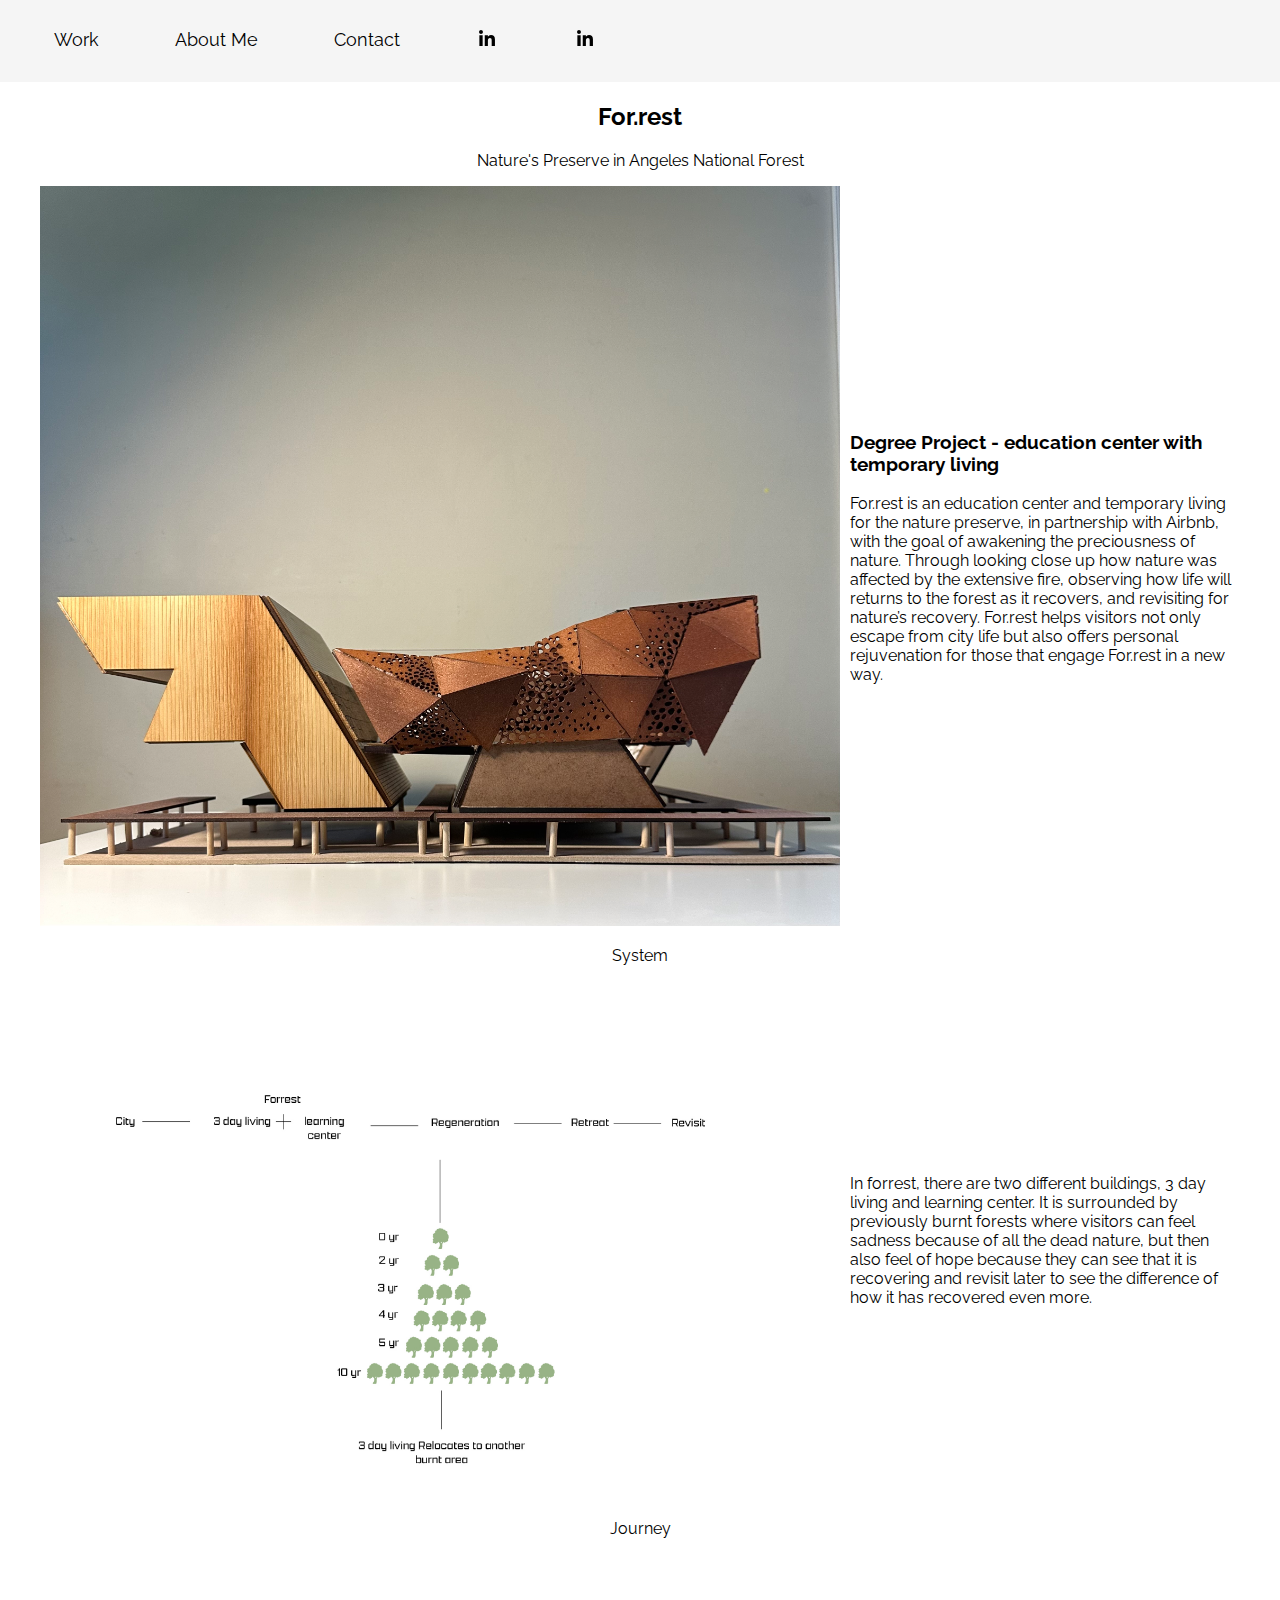
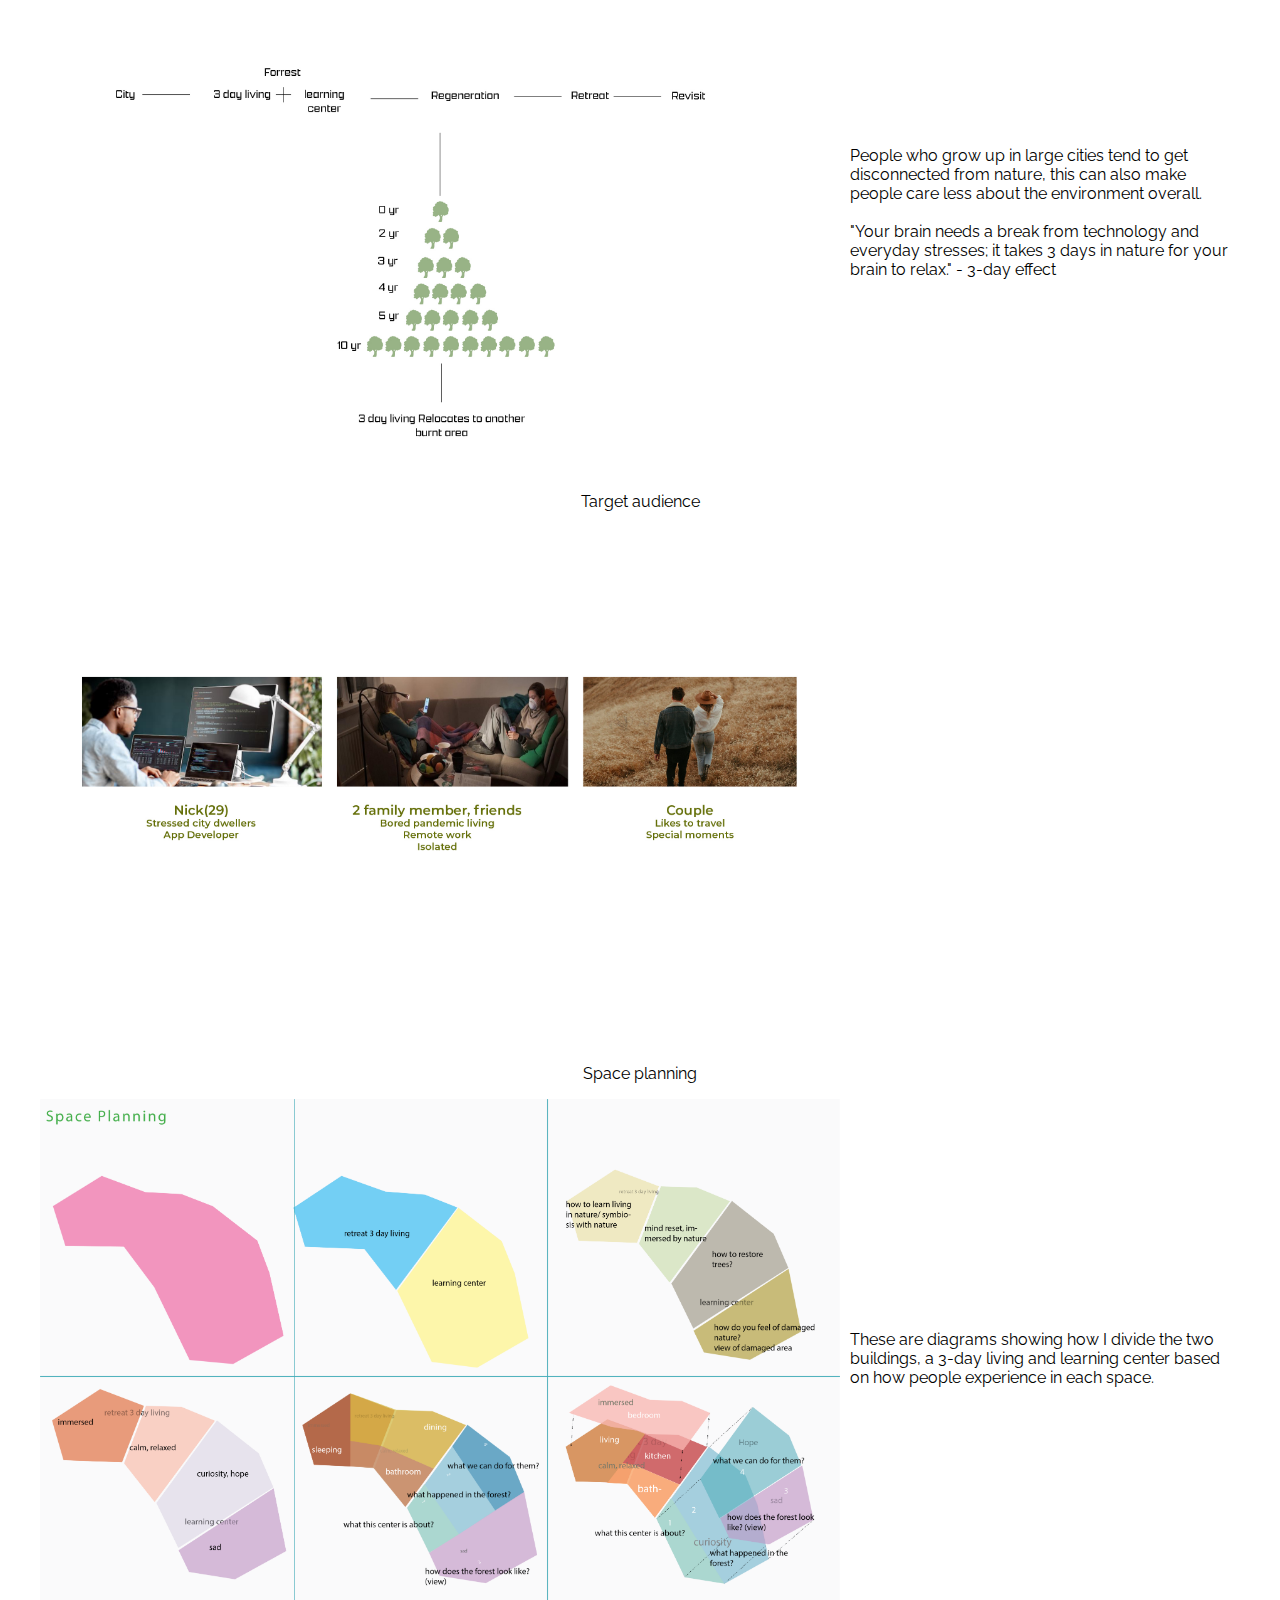
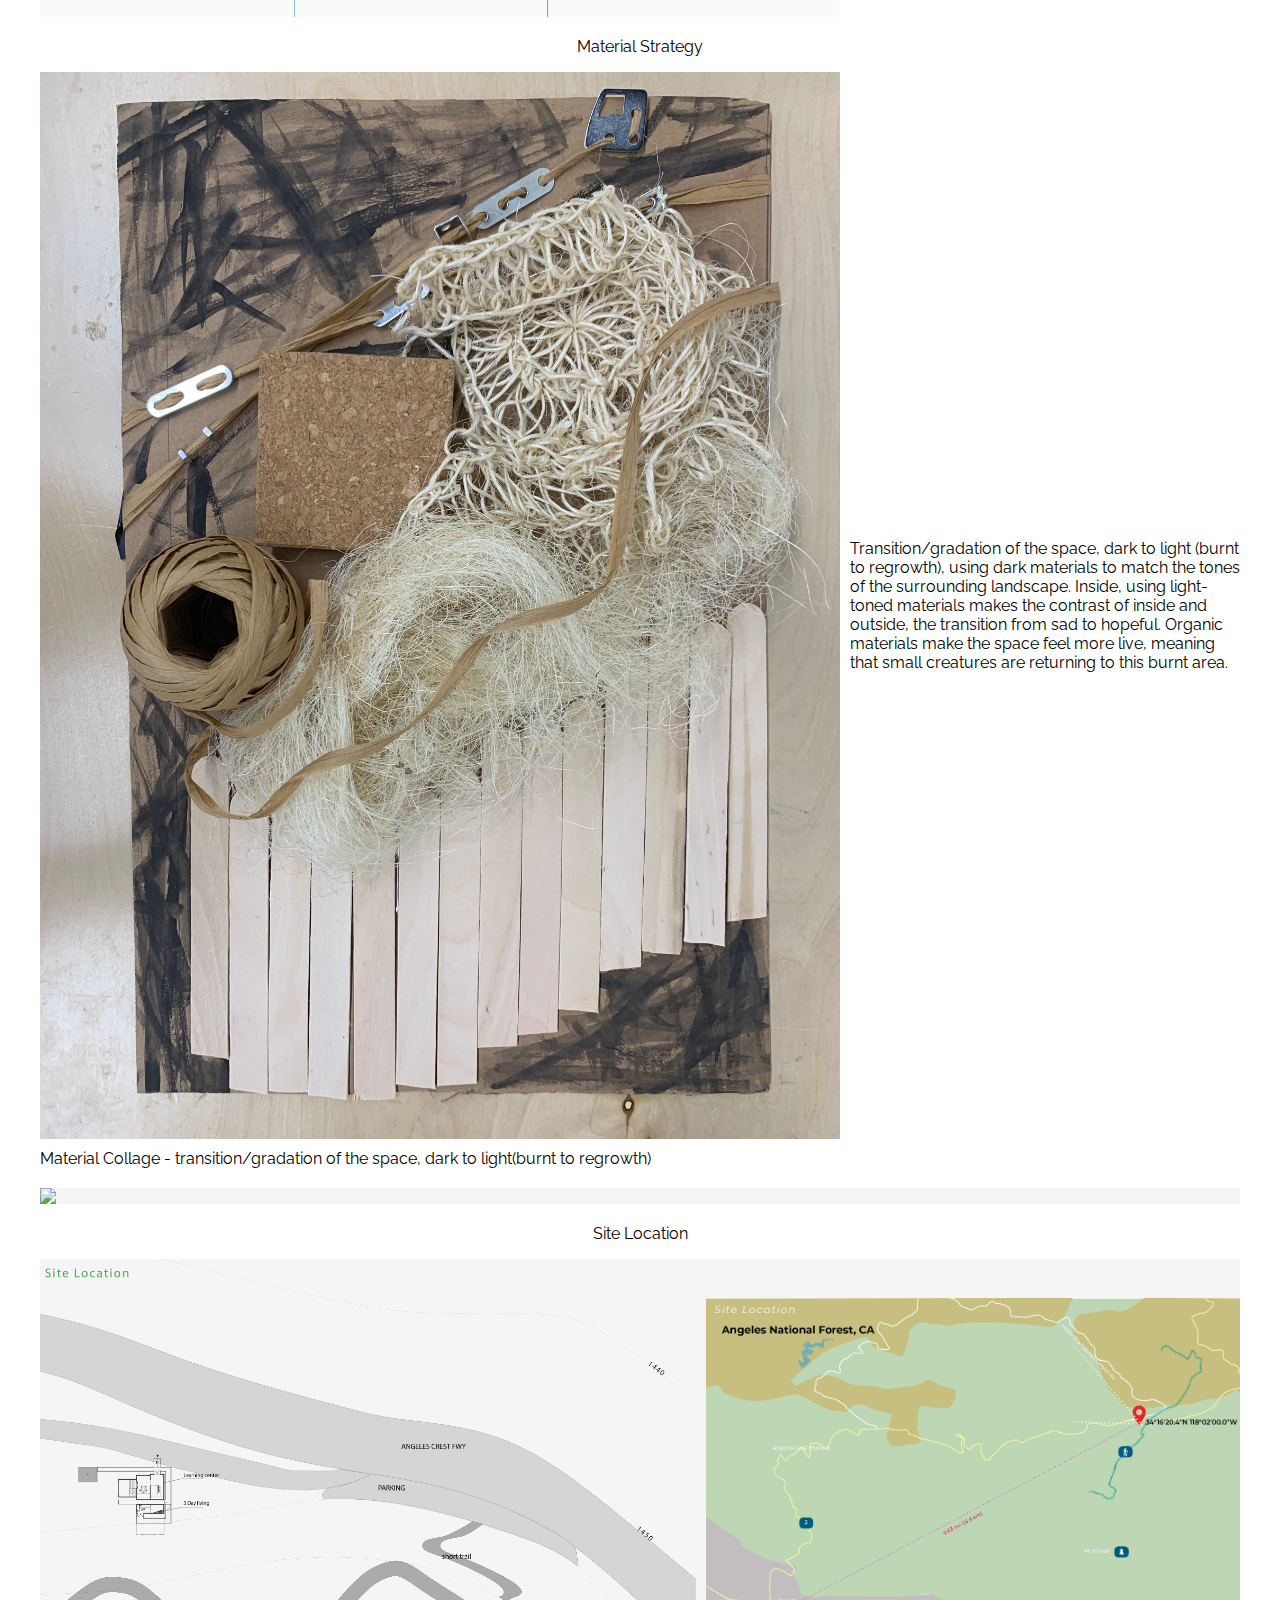
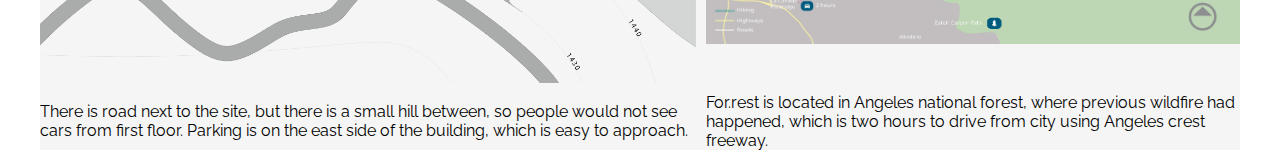
==== forrest.html @ 62a535ec "test" ====
<!DOCTYPE html>
<html>
<head>
<meta name="viewport" content="width=device-width, initial-scale=1">
<link rel="stylesheet" type="text/css" href="style.css">
<style>

</style>
</head>
<body>
  <section class="top-nav">
    <input id="menu-toggle" type="checkbox" />
    <label class='menu-button-container' for="menu-toggle">
    <div class='menu-button'></div>
  </label>
    <ul class="menu">
      <li><a class"menuLeft" href="index.html">Work</a></li>
      <li><a class"menuLeft" href="#contact">About Me</a></li>
      <li><a class"menuLeft" href="#about">Contact</a></li>

      <li><a class"menuRight" href="https://linkedin.com/your/profile/url" src="icon-linkedin.png">
       <svg xmlns="http://www.w3.org/2000/svg" height="22" viewBox="0 0 72 72" width="22"><g fill="none" fill-rule="evenodd"><path d="M62,62 L51.315625,62 L51.315625,43.8021149 C51.315625,38.8127542 49.4197917,36.0245323 45.4707031,36.0245323 C41.1746094,36.0245323 38.9300781,38.9261103 38.9300781,43.8021149 L38.9300781,62 L28.6333333,62 L28.6333333,27.3333333 L38.9300781,27.3333333 L38.9300781,32.0029283 C38.9300781,32.0029283 42.0260417,26.2742151 49.3825521,26.2742151 C56.7356771,26.2742151 62,30.7644705 62,40.051212 L62,62 Z M16.349349,22.7940133 C12.8420573,22.7940133 10,19.9296567 10,16.3970067 C10,12.8643566 12.8420573,10 16.349349,10 C19.8566406,10 22.6970052,12.8643566 22.6970052,16.3970067 C22.6970052,19.9296567 19.8566406,22.7940133 16.349349,22.7940133 Z M11.0325521,62 L21.769401,62 L21.769401,27.3333333 L11.0325521,27.3333333 L11.0325521,62 Z" fill="#000"/></g></svg>
      </a></li>
	  <li><a class"menuRight" href="https://linkedin.com/your/profile/url" src="icon-linkedin.png">
      <svg xmlns="http://www.w3.org/2000/svg" height="22" viewBox="0 0 72 72" width="22"><g fill="none" fill-rule="evenodd"><path d="M62,62 L51.315625,62 L51.315625,43.8021149 C51.315625,38.8127542 49.4197917,36.0245323 45.4707031,36.0245323 C41.1746094,36.0245323 38.9300781,38.9261103 38.9300781,43.8021149 L38.9300781,62 L28.6333333,62 L28.6333333,27.3333333 L38.9300781,27.3333333 L38.9300781,32.0029283 C38.9300781,32.0029283 42.0260417,26.2742151 49.3825521,26.2742151 C56.7356771,26.2742151 62,30.7644705 62,40.051212 L62,62 Z M16.349349,22.7940133 C12.8420573,22.7940133 10,19.9296567 10,16.3970067 C10,12.8643566 12.8420573,10 16.349349,10 C19.8566406,10 22.6970052,12.8643566 22.6970052,16.3970067 C22.6970052,19.9296567 19.8566406,22.7940133 16.349349,22.7940133 Z M11.0325521,62 L21.769401,62 L21.769401,27.3333333 L11.0325521,27.3333333 L11.0325521,62 Z" fill="#000"/></g></svg>
      </a></li>

    </ul>
  </section>

<h2>For.rest</h2>
<p>Nature's Preserve in Angeles National Forest</p>
  <div class="mainContainer">
	  <div class="containerSingleText">
		<img src="resources/forrest_2.jpeg" />
		<span>
		<h3>Degree Project - education center with temporary living</h3>
		<p>For.rest is an education center and temporary living for 
		the nature preserve, in partnership with Airbnb, with the goal 
		of awakening the preciousness of nature. Through looking close 
		up how nature was affected by the extensive fire, observing how
		life will returns to the forest as it recovers, and revisiting 
		for nature’s recovery. For.rest helps visitors not only escape 
		from city life but also offers personal rejuvenation for those 
		that engage For.rest in a new way.</p>
		</span>
	  </div>
	  <p>System</p>
      <div class="containerSingleText">
	    <img src="resources/forrest_3.jpg"/ />
	  	<span>
        <p>In forrest, there are two different buildings, 3 day living 
		and learning center. It is surrounded by previously burnt forests
		where visitors can feel sadness because of all the dead nature,
		but then also feel of hope because they can see that it is 
		recovering and revisit later to see the difference of how it has
		recovered even more. </p>
		</span>
      </div>
	  <p>Journey</p>
      <div class="containerSingleText">
	    <img src="resources/forrest_3.jpg"/ />
	  	<span>
        <p>People who grow up in large cities tend to get disconnected
		from nature, this can also make people care less about the 
		environment overall.<br><br>
		"Your brain needs a break from technology and everyday stresses;
		it takes 3 days in nature for your brain to relax." - 3-day effect</p>
		</span>
      </div>
	  <p>Target audience</p>
      <div class="containerSingle">
	    <img src="resources/forrest_4.jpg"/ />
      </div>
	  <p>Space planning</p>
      <div class="containerSingleText">
	    <img src="resources/forrest_5.png"/ />
	  	<span>
        <p>These are diagrams showing how I divide the two buildings,
		 a 3-day living and learning center based on how people 
		 experience in each space.</p>
		</span>
      </div>
	  <p>Material Strategy</p>
      <div class="containerSingleText">
		<img src="resources/forrest_6.jpg"/ />
	  	<span>
        <p>Transition/gradation of the space, dark to light
		(burnt to regrowth), using dark materials to match the tones 
		of the surrounding landscape. Inside, using light-toned
		materials makes the contrast of inside and outside, the
		transition from sad to hopeful. Organic materials make
		the space feel more live, meaning that small creatures 
		are returning to this burnt area.</p>
		</span>
		<figcaption class="caption">Material Collage - 
			transition/gradation of the space, dark to 
			light(burnt to regrowth)</figcaption>
      </div>
	 
	  <div class="container">
        <img src="resources/forrest_7.png" />
      </div>	
	  <p>Site Location</p>
	  <div class="container">
        <img src="resources/forrest_8.png" />
		<img src="resources/forrest_9.jpg" />
		<figcaption class="caption">There is road next to the site,
		but there is a small hill between, so people would not see
		cars from first floor. Parking is on the east side of the
		building, which is easy to approach.</figcaption>
		<figcaption class="caption">For.rest is located in Angeles
		national forest, where previous wildfire had happened,
		which is two hours to drive from city using Angeles crest
		freeway.</figcaption>
      </div>

	  
   </div>
</body>
</html>
---- style.css ----
@import url(https://fonts.googleapis.com/css?family=Raleway);
h2, p {
  vertical-align: center;
  text-align: center;
}

html, body {
  margin: 0;
  height: 100%;
}


img{
  width : 100%;
  max-width: 800px; //Based on smallest image
  height: auto;
}

* {
  font-family: "Raleway";
  //box-sizing: border-box;
}

div.mainContainer {

}

div.container, div.container2 {
  background-color: rgb(245, 245, 245);

}

div.container, div.container2, div.containerSingleText, div.containerSingle  {
  display: grid;
  align-items: center; 
  grid-gap: 10px;

  max-width: 1200px;
  margin: auto;
  margin-bottom: 20px;
}

div.container {
  grid-template-columns:minmax(200px, 800px) auto;
}

div.container2 {
  grid-template-columns:auto minmax(200px, 800px);
}

div.containerSingleText {
  grid-template-columns:minmax(200px, 800px) minmax(200px, 1fr);
}

div.containerSingle {
  grid-template-columns:auto;
}



p, h3  {
  text-align: center;
}

div.containerSingleText p, div.containerSingleText h3 {
  grid-template-columns:minmax(200px, 800px) minmax(200px, 1fr);
    text-align: left;
}


/*
h3 {
    background: blue;
}
p {
    background: blue;
}*/

.top-nav {
  display: flex;
  flex-direction: row;
  align-items: center;
  justify-content: space-between;
  background-color:  rgb(245, 245, 245);
  /* W3C, IE 10+/ Edge, Firefox 16+, Chrome 26+, Opera 12+, Safari 7+ */
  color: #FFF;
  height: 50px;
  padding: 1em;
}

.menu {
  display: flex;
  flex-direction: row;
  list-style-type: none;
  margin: 0;
  padding: 0;
}

.menu a {
  color: black;
  text-align: center;
  padding: 22px;
  text-decoration: none;
  font-size: 18px; 
  line-height: 25px;
  border-radius: 4px;
}




.menu > li {
  margin: 0 1rem;
  overflow: hidden;
}

.menu-button-container {
  display: none;
  height: 100%;
  width: 30px;
  cursor: pointer;
  flex-direction: column;
  justify-content: center;
  align-items: center;
}

#menu-toggle {
  display: none;
}

.menu-button,
.menu-button::before,
.menu-button::after {
  display: block;
  background-color: #000;
  position: absolute;
  height: 4px;
  width: 30px;
  border-radius: 2px;
}

.menu-button::before {
  content: '';
  margin-top: -8px;
}

.menu-button::after {
  content: '';
  margin-top: 8px;
}

#menu-toggle:checked + .menu-button-container .menu-button::before {
  margin-top: 0px;
  transform: rotate(405deg);
}

#menu-toggle:checked + .menu-button-container .menu-button {
  background: rgba(255, 255, 255);
}

#menu-toggle:checked + .menu-button-container .menu-button::after {
  margin-top: 0px;
  transform: rotate(-405deg);
}

@media (max-width: 700px) {
	
div.container {
  grid-template-columns:auto;
}

div.container2 {
  grid-template-columns:auto;
}

div.containerSingleText {
  grid-template-columns:auto;
}
	
	
	
	
  .menu-button-container {
    display: flex;
  }
  .menu {
    position: absolute;
    top: 0;
    margin-top: 60px;
    left: 0;
    flex-direction: column;
    width: 100%;
    justify-content: center;
    align-items: center;
  }
  #menu-toggle ~ .menu li {
    height: 0;
    margin: 0;
    padding: 0;
    border: 0;
    transition: height 35ms linear;
  }
  #menu-toggle:checked ~ .menu li {
    height: 2.5em;
    padding: 1em;
    transition: height 35ms linear;
  }
  .menu > li {
    display: flex;
    justify-content: center;
    margin: 0;
    width: 100%;
    color: white;
    background-color: #FFF;
  }
  
    .menu > p {
    display: none;
  }

}
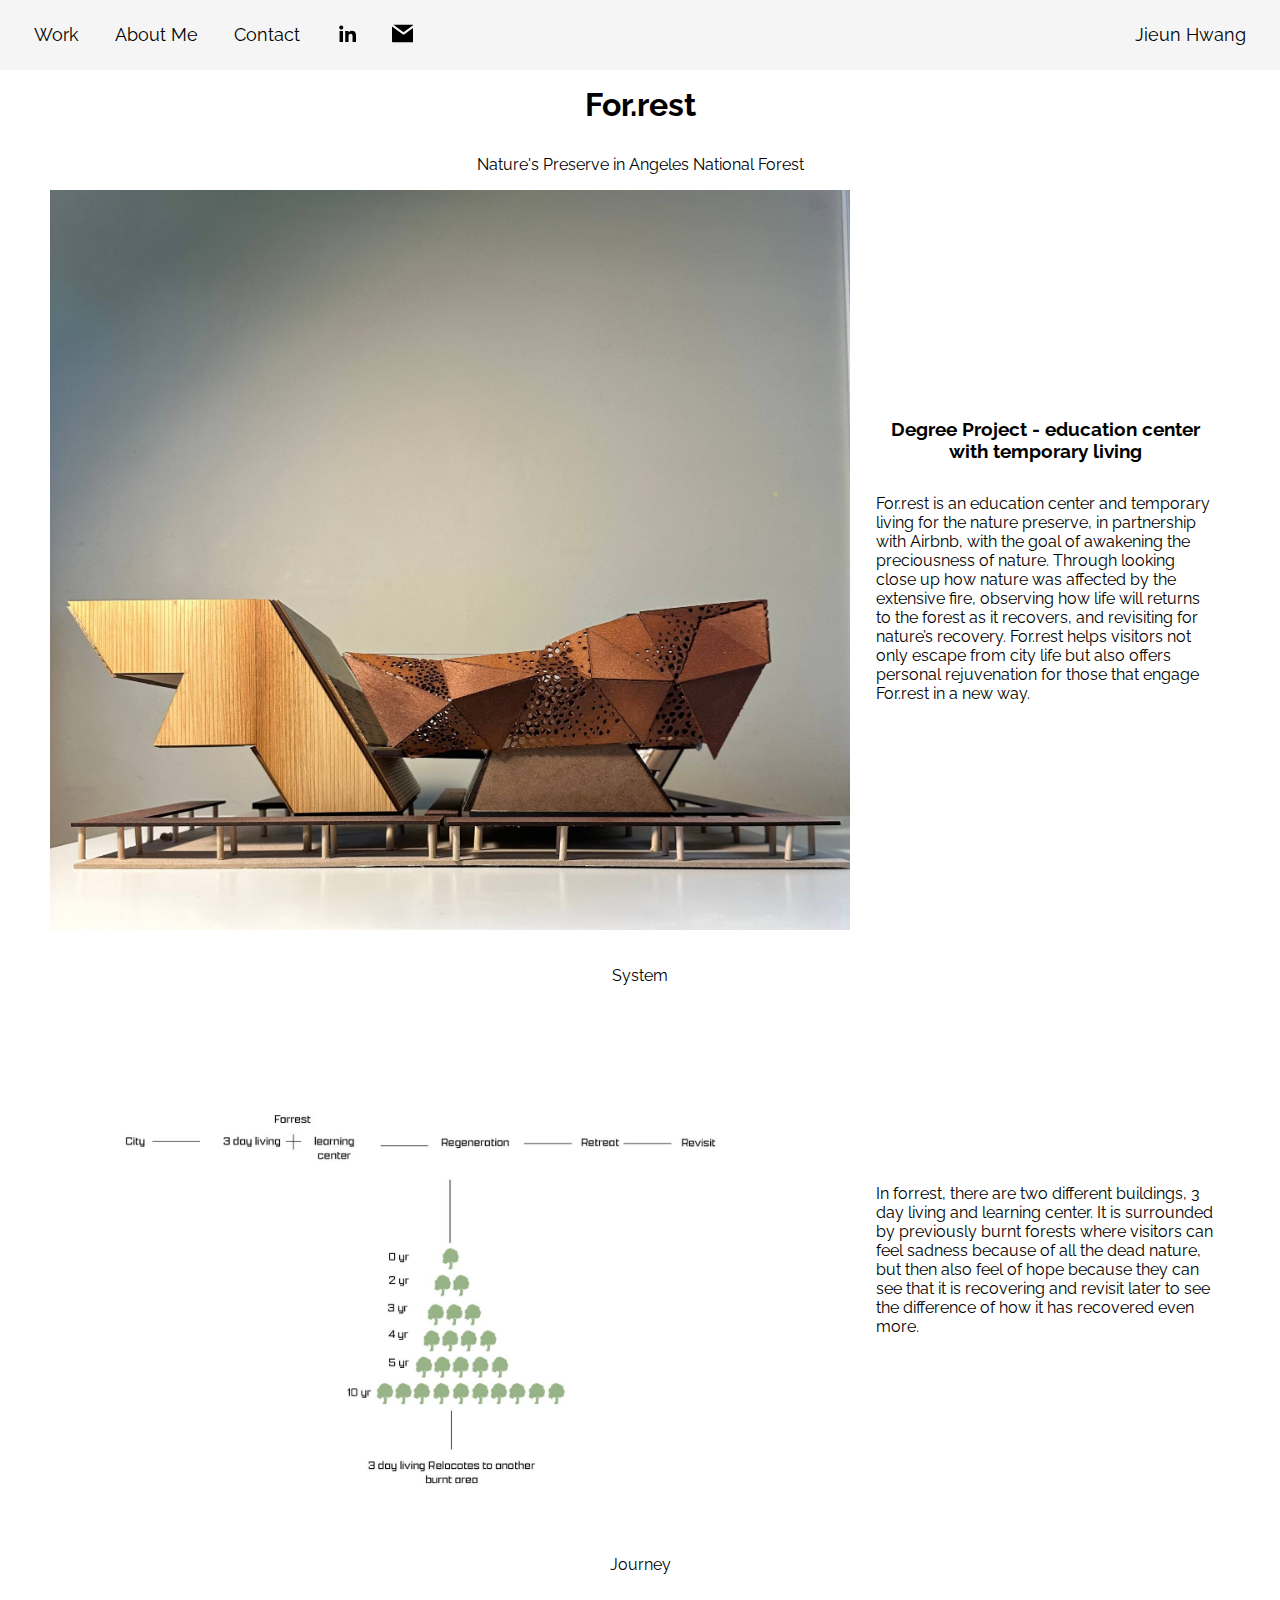
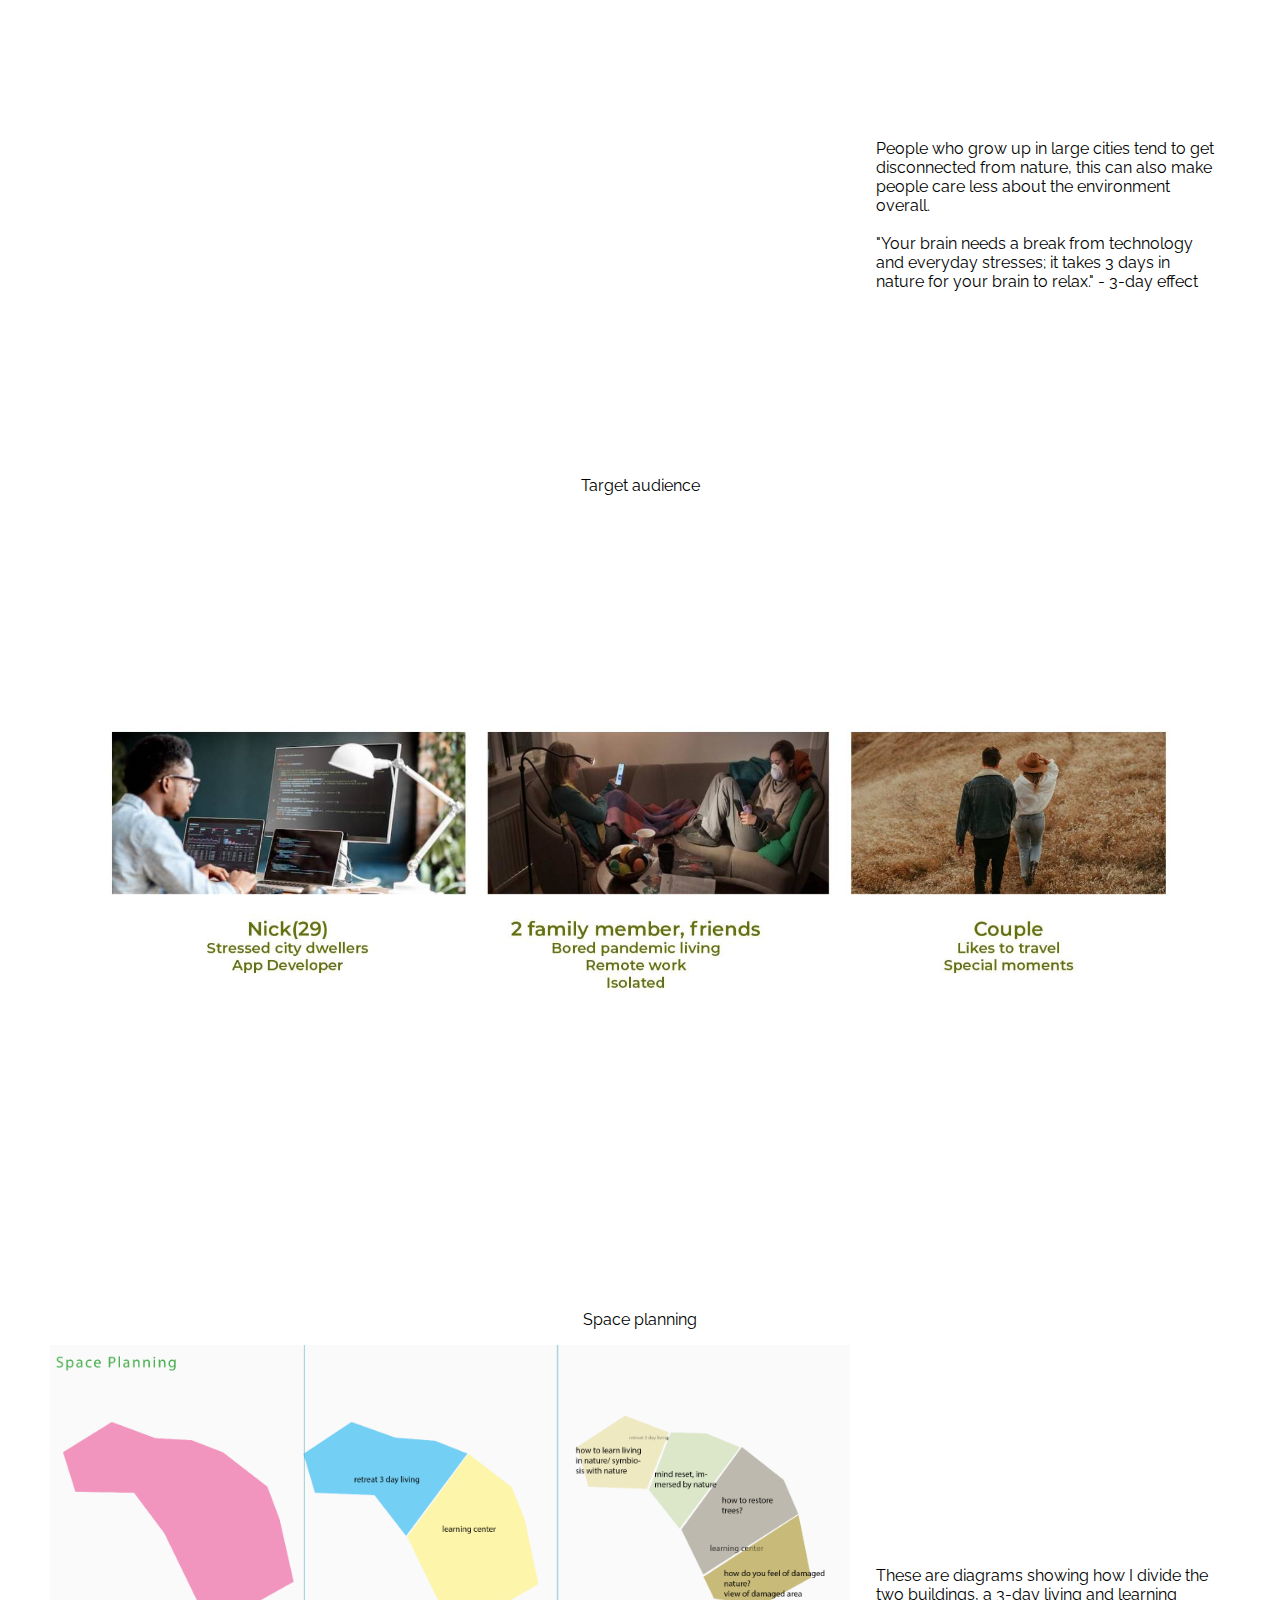
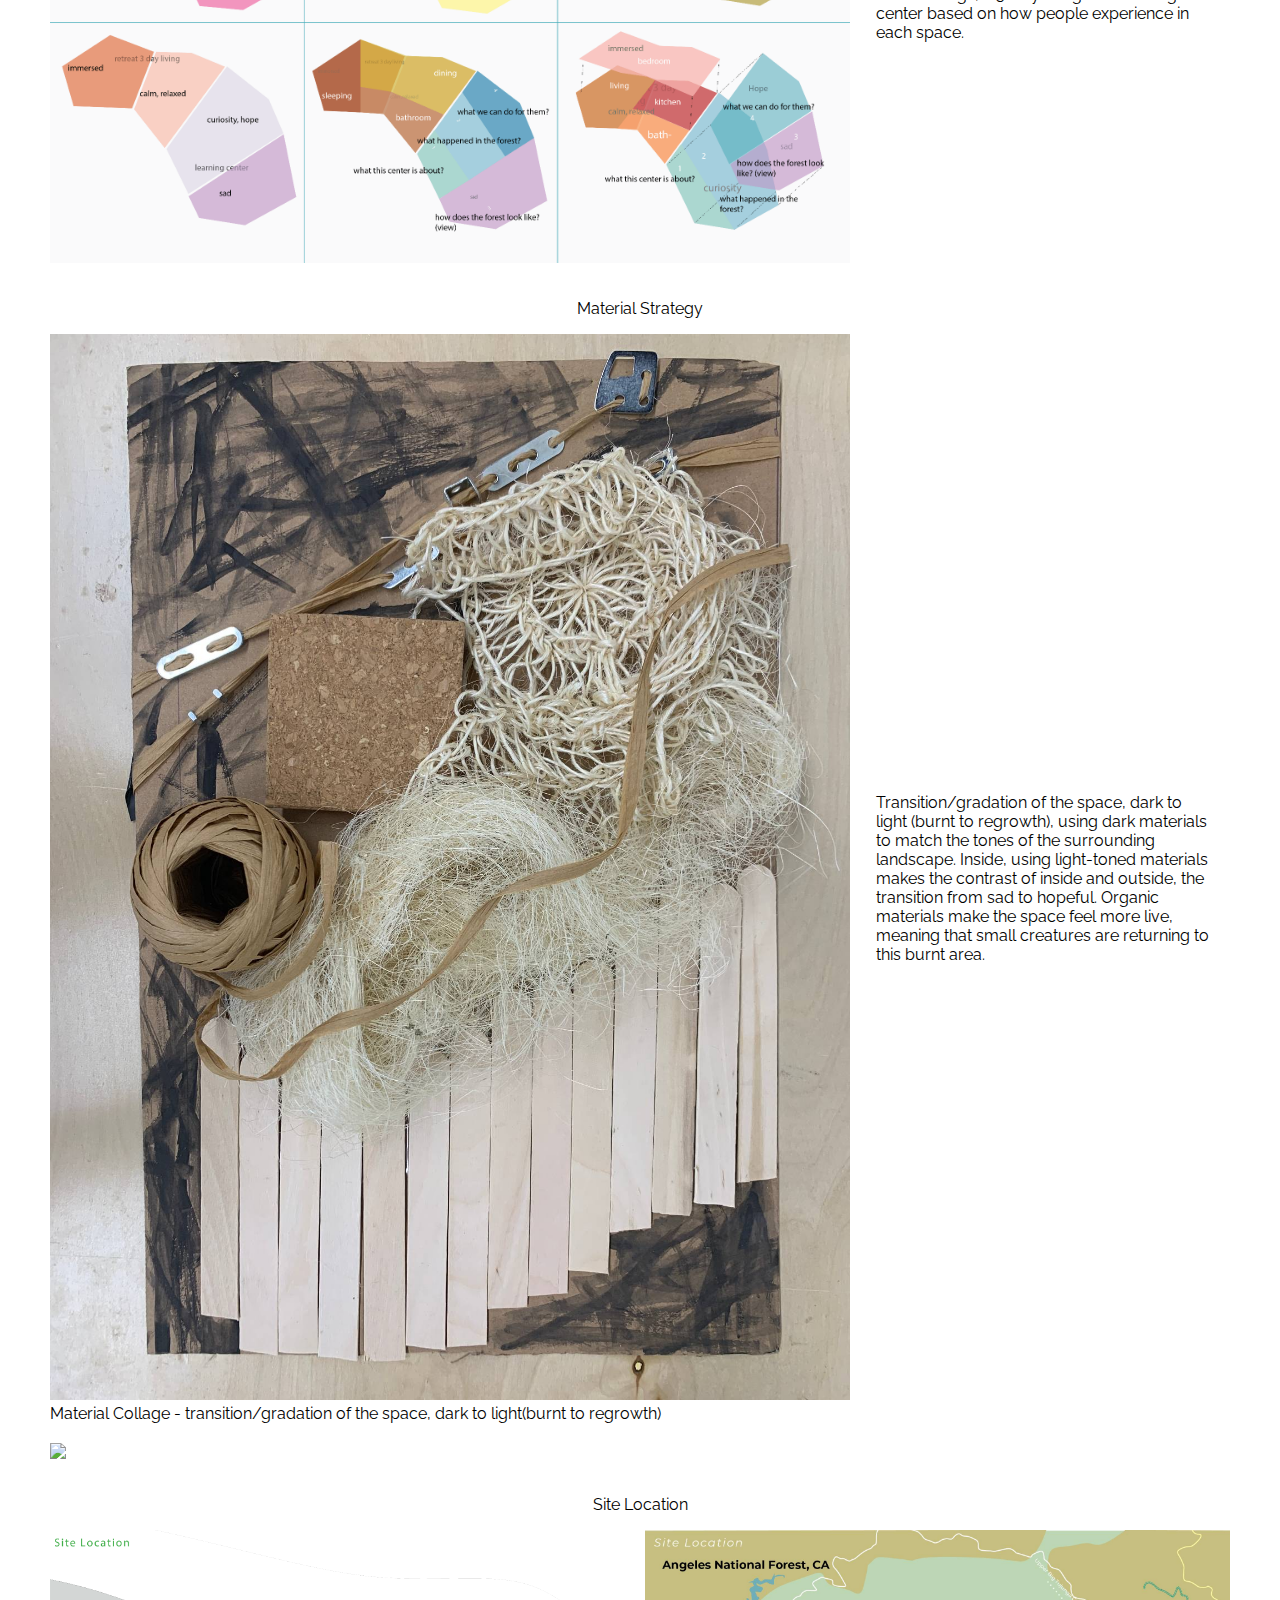
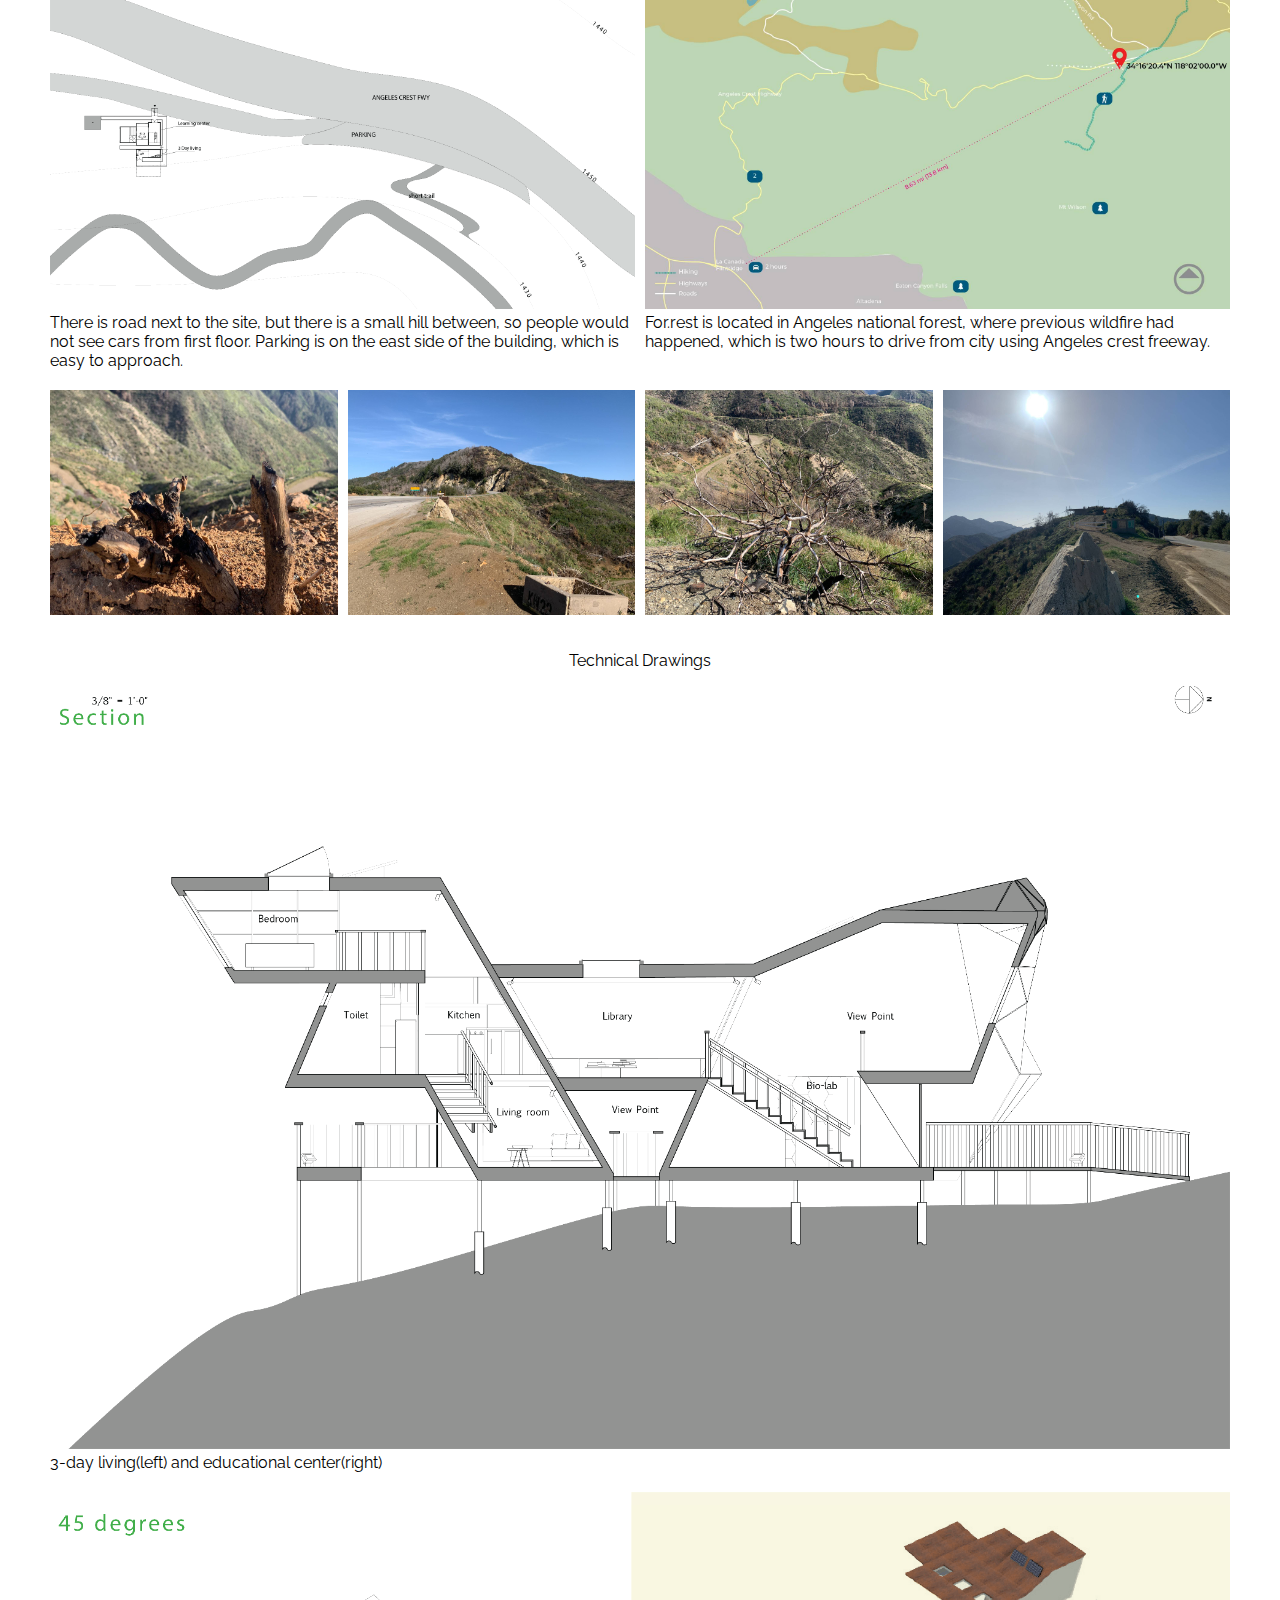
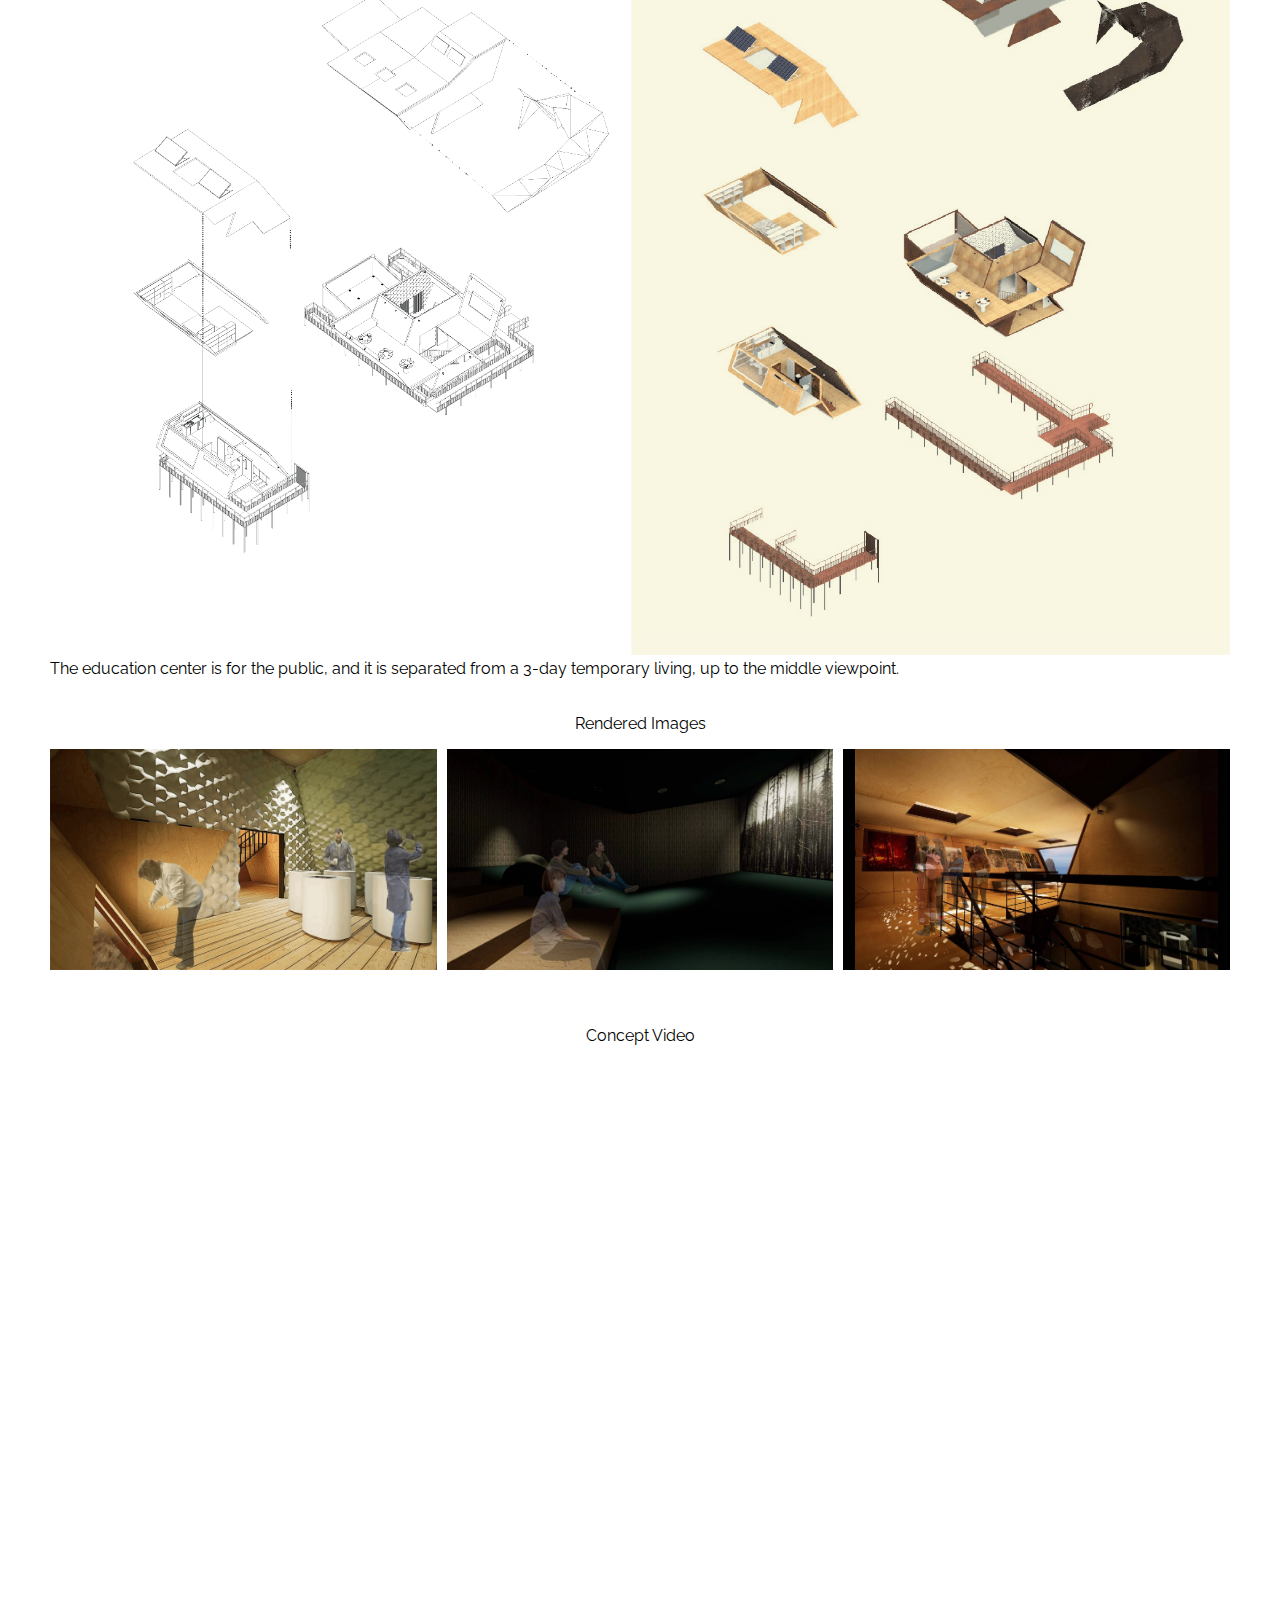
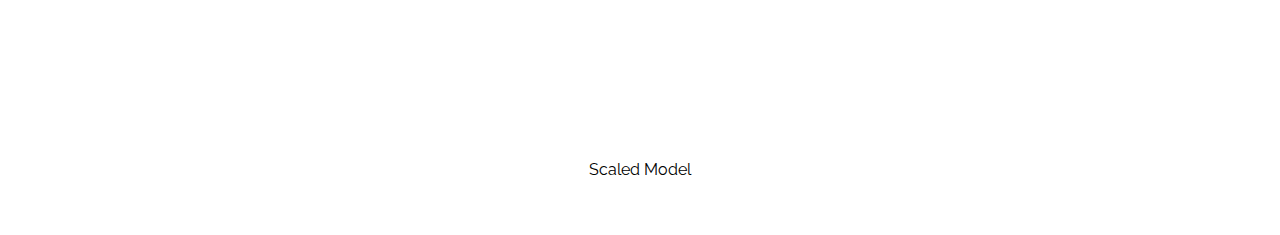
==== commit fc34a7dd: "added more projects" ====
--- a/forrest.html
+++ b/forrest.html
@@ -1,121 +1,207 @@
 <!DOCTYPE html>
 <html>
 <head>
-<meta name="viewport" content="width=device-width, initial-scale=1">
-<link rel="stylesheet" type="text/css" href="style.css">
-<style>
-
-</style>
+  <meta name="viewport" content="width=device-width, initial-scale=1">
+  <link rel="stylesheet" type="text/css" href="style.css">
+  <script defer src="script.js"></script>
 </head>
 <body>
-  <section class="top-nav">
-    <input id="menu-toggle" type="checkbox" />
-    <label class='menu-button-container' for="menu-toggle">
+<section class="top-nav">
+  <input id="menu-toggle" type="checkbox" />
+  <label class='menu-button-container' for="menu-toggle">
     <div class='menu-button'></div>
   </label>
-    <ul class="menu">
-      <li><a class"menuLeft" href="index.html">Work</a></li>
-      <li><a class"menuLeft" href="#contact">About Me</a></li>
-      <li><a class"menuLeft" href="#about">Contact</a></li>
-
-      <li><a class"menuRight" href="https://linkedin.com/your/profile/url" src="icon-linkedin.png">
-       <svg xmlns="http://www.w3.org/2000/svg" height="22" viewBox="0 0 72 72" width="22"><g fill="none" fill-rule="evenodd"><path d="M62,62 L51.315625,62 L51.315625,43.8021149 C51.315625,38.8127542 49.4197917,36.0245323 45.4707031,36.0245323 C41.1746094,36.0245323 38.9300781,38.9261103 38.9300781,43.8021149 L38.9300781,62 L28.6333333,62 L28.6333333,27.3333333 L38.9300781,27.3333333 L38.9300781,32.0029283 C38.9300781,32.0029283 42.0260417,26.2742151 49.3825521,26.2742151 C56.7356771,26.2742151 62,30.7644705 62,40.051212 L62,62 Z M16.349349,22.7940133 C12.8420573,22.7940133 10,19.9296567 10,16.3970067 C10,12.8643566 12.8420573,10 16.349349,10 C19.8566406,10 22.6970052,12.8643566 22.6970052,16.3970067 C22.6970052,19.9296567 19.8566406,22.7940133 16.349349,22.7940133 Z M11.0325521,62 L21.769401,62 L21.769401,27.3333333 L11.0325521,27.3333333 L11.0325521,62 Z" fill="#000"/></g></svg>
-      </a></li>
-	  <li><a class"menuRight" href="https://linkedin.com/your/profile/url" src="icon-linkedin.png">
-      <svg xmlns="http://www.w3.org/2000/svg" height="22" viewBox="0 0 72 72" width="22"><g fill="none" fill-rule="evenodd"><path d="M62,62 L51.315625,62 L51.315625,43.8021149 C51.315625,38.8127542 49.4197917,36.0245323 45.4707031,36.0245323 C41.1746094,36.0245323 38.9300781,38.9261103 38.9300781,43.8021149 L38.9300781,62 L28.6333333,62 L28.6333333,27.3333333 L38.9300781,27.3333333 L38.9300781,32.0029283 C38.9300781,32.0029283 42.0260417,26.2742151 49.3825521,26.2742151 C56.7356771,26.2742151 62,30.7644705 62,40.051212 L62,62 Z M16.349349,22.7940133 C12.8420573,22.7940133 10,19.9296567 10,16.3970067 C10,12.8643566 12.8420573,10 16.349349,10 C19.8566406,10 22.6970052,12.8643566 22.6970052,16.3970067 C22.6970052,19.9296567 19.8566406,22.7940133 16.349349,22.7940133 Z M11.0325521,62 L21.769401,62 L21.769401,27.3333333 L11.0325521,27.3333333 L11.0325521,62 Z" fill="#000"/></g></svg>
-      </a></li>
-
-    </ul>
-  </section>
-
-<h2>For.rest</h2>
+
+  <ul class="menu">
+    <li><a class"menuLeft" href="index.html">Work</a></li>
+    <li><a class"menuLeft" href="mailto:someone@example.com">About Me</a></li>
+    <li><a class"menuLeft" href="#about">Contact</a></li>
+    <li><a class"menuRight" href="https://linkedin.com/in/jieunhdesign" src="icon-linkedin.png">
+     <svg xmlns="http://www.w3.org/2000/svg" height="20" viewBox="0 0 62 61" width="20"><g fill="none" fill-rule="evenodd"><path d="M62,62 L51.315625,62 L51.315625,43.8021149 C51.315625,38.8127542 49.4197917,36.0245323 45.4707031,36.0245323 C41.1746094,36.0245323 38.9300781,38.9261103 38.9300781,43.8021149 L38.9300781,62 L28.6333333,62 L28.6333333,27.3333333 L38.9300781,27.3333333 L38.9300781,32.0029283 C38.9300781,32.0029283 42.0260417,26.2742151 49.3825521,26.2742151 C56.7356771,26.2742151 62,30.7644705 62,40.051212 L62,62 Z M16.349349,22.7940133 C12.8420573,22.7940133 10,19.9296567 10,16.3970067 C10,12.8643566 12.8420573,10 16.349349,10 C19.8566406,10 22.6970052,12.8643566 22.6970052,16.3970067 C22.6970052,19.9296567 19.8566406,22.7940133 16.349349,22.7940133 Z M11.0325521,62 L21.769401,62 L21.769401,27.3333333 L11.0325521,27.3333333 L11.0325521,62 Z" fill="#000"/></g></svg>
+    </a></li>
+      <li><a class"menuRight" href="mailto:jenhwang10@gmail.com" src="icon-linkedin.png">
+      <svg xmlns="http://www.w3.org/2000/svg" height="21" viewBox="0 0 300 300" width="21">
+      <g xmlns="http://www.w3.org/2000/svg" id="XMLID_348_">
+        <path id="XMLID_350_" d="M173.871,177.097c-2.641,1.936-5.756,2.903-8.87,2.903c-3.116,0-6.23-0.967-8.871-2.903L30,84.602   L0.001,62.603L0,275.001c0.001,8.284,6.716,15,15,15L315.001,290c8.285,0,15-6.716,15-14.999V62.602l-30.001,22L173.871,177.097z"/>
+        <polygon id="XMLID_351_" points="165.001,146.4 310.087,40.001 19.911,40  "/>
+      </g>
+      <svg/>
+    </a></li>
+    <li><a class"menuLeft" href="#about">Jieun Hwang</a></li>
+  </ul>
+
+</section>
+
+<h1>For.rest</h1>
 <p>Nature's Preserve in Angeles National Forest</p>
   <div class="mainContainer">
-	  <div class="containerSingleText">
-		<img src="resources/forrest_2.jpeg" />
-		<span>
-		<h3>Degree Project - education center with temporary living</h3>
-		<p>For.rest is an education center and temporary living for 
-		the nature preserve, in partnership with Airbnb, with the goal 
-		of awakening the preciousness of nature. Through looking close 
-		up how nature was affected by the extensive fire, observing how
-		life will returns to the forest as it recovers, and revisiting 
-		for nature’s recovery. For.rest helps visitors not only escape 
-		from city life but also offers personal rejuvenation for those 
-		that engage For.rest in a new way.</p>
-		</span>
+	  <div class="container singleText">
+      <img src="resources/forrest_2.jpeg" data-imagesrc="resources/forrest_2.jpeg" class="lightbox-enabled" />
+      <span>
+        <h3>Degree Project - education center with temporary living</h3>
+        <p>For.rest is an education center and temporary living for 
+        the nature preserve, in partnership with Airbnb, with the goal 
+        of awakening the preciousness of nature. Through looking close 
+        up how nature was affected by the extensive fire, observing how
+        life will returns to the forest as it recovers, and revisiting 
+        for nature’s recovery. For.rest helps visitors not only escape 
+        from city life but also offers personal rejuvenation for those 
+        that engage For.rest in a new way.</p>
+      </span>
 	  </div>
 	  <p>System</p>
-      <div class="containerSingleText">
-	    <img src="resources/forrest_3.jpg"/ />
+    <div class="container singleText">
+	    <img src="resources/forrest_3.jpg" data-imagesrc="resources/forrest_3.jpg" class="lightbox-enabled" />
 	  	<span>
         <p>In forrest, there are two different buildings, 3 day living 
-		and learning center. It is surrounded by previously burnt forests
-		where visitors can feel sadness because of all the dead nature,
-		but then also feel of hope because they can see that it is 
-		recovering and revisit later to see the difference of how it has
-		recovered even more. </p>
-		</span>
-      </div>
+        and learning center. It is surrounded by previously burnt forests
+        where visitors can feel sadness because of all the dead nature,
+        but then also feel of hope because they can see that it is 
+        recovering and revisit later to see the difference of how it has
+        recovered even more.
+        </p>
+      </span>
+    </div>
 	  <p>Journey</p>
-      <div class="containerSingleText">
-	    <img src="resources/forrest_3.jpg"/ />
-	  	<span>
+      <div class="container singleText">
+      <iframe width="560" height="315" src="https://www.youtube.com/embed/7AQDFcIKoOg?si=5cRN5Ws3RZiG3NiU" title="YouTube video player" frameborder="0" allow="accelerometer; autoplay; clipboard-write; encrypted-media; gyroscope; picture-in-picture; web-share" referrerpolicy="strict-origin-when-cross-origin" allowfullscreen></iframe>
+      <span>
         <p>People who grow up in large cities tend to get disconnected
-		from nature, this can also make people care less about the 
-		environment overall.<br><br>
-		"Your brain needs a break from technology and everyday stresses;
-		it takes 3 days in nature for your brain to relax." - 3-day effect</p>
-		</span>
+        from nature, this can also make people care less about the 
+        environment overall.<br><br>
+        "Your brain needs a break from technology and everyday stresses;
+        it takes 3 days in nature for your brain to relax." - 3-day effect
+        </p>
+      </span>
       </div>
 	  <p>Target audience</p>
-      <div class="containerSingle">
-	    <img src="resources/forrest_4.jpg"/ />
-      </div>
+    <div class="container single">
+	    <img src="resources/forrest_4.jpg" data-imagesrc="resources/forrest_4.jpg" class="lightbox-enabled" />
+    </div>
 	  <p>Space planning</p>
-      <div class="containerSingleText">
-	    <img src="resources/forrest_5.png"/ />
+      <div class="container singleText">
+	    <img src="resources/forrest_5.png" data-imagesrc="resources/forrest_5.png" class="lightbox-enabled" />
 	  	<span>
         <p>These are diagrams showing how I divide the two buildings,
-		 a 3-day living and learning center based on how people 
-		 experience in each space.</p>
+        a 3-day living and learning center based on how people 
+        experience in each space.
+        </p>
 		</span>
       </div>
 	  <p>Material Strategy</p>
-      <div class="containerSingleText">
-		<img src="resources/forrest_6.jpg"/ />
+    <div class="container singleText">
+      <figure>
+        <img src="resources/forrest_6.jpg" data-imagesrc="resources/forrest_6.jpg" class="lightbox-enabled" />
+        <figcaption class="caption">Material Collage - 
+          transition/gradation of the space, dark to 
+          light(burnt to regrowth)
+        </figcaption>
+      </figure>
 	  	<span>
         <p>Transition/gradation of the space, dark to light
-		(burnt to regrowth), using dark materials to match the tones 
-		of the surrounding landscape. Inside, using light-toned
-		materials makes the contrast of inside and outside, the
-		transition from sad to hopeful. Organic materials make
-		the space feel more live, meaning that small creatures 
-		are returning to this burnt area.</p>
-		</span>
-		<figcaption class="caption">Material Collage - 
-			transition/gradation of the space, dark to 
-			light(burnt to regrowth)</figcaption>
+        (burnt to regrowth), using dark materials to match the tones 
+        of the surrounding landscape. Inside, using light-toned
+        materials makes the contrast of inside and outside, the
+        transition from sad to hopeful. Organic materials make
+        the space feel more live, meaning that small creatures 
+        are returning to this burnt area.</p>
+      </span>
       </div>
 	 
 	  <div class="container">
-        <img src="resources/forrest_7.png" />
-      </div>	
+      <img src="resources/forrest_7.png" data-imagesrc="resources/forrest_7.png" class="lightbox-enabled" />
+    </div>	
 	  <p>Site Location</p>
-	  <div class="container">
-        <img src="resources/forrest_8.png" />
-		<img src="resources/forrest_9.jpg" />
-		<figcaption class="caption">There is road next to the site,
-		but there is a small hill between, so people would not see
-		cars from first floor. Parking is on the east side of the
-		building, which is easy to approach.</figcaption>
-		<figcaption class="caption">For.rest is located in Angeles
-		national forest, where previous wildfire had happened,
-		which is two hours to drive from city using Angeles crest
-		freeway.</figcaption>
-      </div>
-
-	  
-   </div>
+	  <div class="container doubleText">
+    <figure>
+      <img src="resources/forrest_8.png" data-imagesrc="resources/forrest_8.png" class="lightbox-enabled" />
+        <figcaption class="caption">
+          There is road next to the site,
+          but there is a small hill between, so people would not see
+          cars from first floor. Parking is on the east side of the
+          building, which is easy to approach.
+      </figcaption>
+    </figure>
+    <figure>
+      <img src="resources/forrest_9.jpg" data-imagesrc="resources/forrest_9.jpg" class="lightbox-enabled" />
+      <figcaption class="caption">
+        For.rest is located in Angeles
+        national forest, where previous wildfire had happened,
+        which is two hours to drive from city using Angeles crest
+        freeway.
+      </figcaption>
+    </figure>
+    </div>
+	  <div class="container containerCollage">
+      <img src="resources/forrest_10.jpg" data-imagesrc="resources/forrest_10.jpg"  class="lightbox-enabled" />
+      <img src="resources/forrest_11.jpg" data-imagesrc="resources/forrest_11.jpg"  class="lightbox-enabled" />
+      <img src="resources/forrest_12.jpg" data-imagesrc="resources/forrest_12.jpg"  class="lightbox-enabled" />
+      <img src="resources/forrest_13.jpg" data-imagesrc="resources/forrest_13.jpg"  class="lightbox-enabled" />
+    </div>
+    <p>Technical Drawings</p>
+    <div class="container single">
+    <figure>
+      <img src="resources/forrest_14.png" data-imagesrc="resources/forrest_14.png" class="lightbox-enabled" />
+      <figcaption class="caption">
+      3-day living(left) and educational center(right)
+      </figcaption>
+    </figure>
+    </div>
+    <div class="container single">
+      <figure>
+        <img src="resources/forrest_15.png" data-imagesrc="resources/forrest_15.png" class="lightbox-enabled" />
+        <figcaption class="caption">
+          The education center is for the public, and it is separated
+          from a 3-day temporary living, up to the middle viewpoint. 
+        </figcaption>
+      </figure>
+    </div>
+    <p>Rendered Images</p>
+    <div class="container containerCollage">
+      <img src="resources/forrest_16.png" data-imagesrc="resources/forrest_16.png"  class="lightbox-enabled" />
+      <img src="resources/forrest_17.jpg" data-imagesrc="resources/forrest_17.jpg"  class="lightbox-enabled" />
+      <img src="resources/forrest_18.jpg" data-imagesrc="resources/forrest_18.jpg"  class="lightbox-enabled" />
+
+    </div>
+    <div class="container containerCollage">
+      <img src="resources/forrest_19.jpg" data-imagesrc="resources/forrest_19.jpg"  class="lightbox-enabled" />
+      <img src="resources/forrest_20.jpg" data-imagesrc="resources/forrest_20.jpg"  class="lightbox-enabled" />
+    </div>
+    <p>Concept Video</p>
+    <div class="container">
+      <iframe width="560" height="315" src="https://www.youtube.com/embed/CaliCbGnneg?si=ZUgTWakZLhZvsRgQ" title="YouTube video player" frameborder="0" allow="accelerometer; autoplay; clipboard-write; encrypted-media; gyroscope; picture-in-picture; web-share" referrerpolicy="strict-origin-when-cross-origin" allowfullscreen></iframe>
+    </div>
+    <p>Scaled Model</p>
+    <div class="container containerCollage">
+      <img src="resources/forrest_21.jpeg" data-imagesrc="resources/forrest_21.jpeg"  class="lightbox-enabled" />
+      <img src="resources/forrest_22.jpeg" data-imagesrc="resources/forrest_22.jpeg"  class="lightbox-enabled" />
+      <img src="resources/forrest_23.jpeg" data-imagesrc="resources/forrest_23.jpeg"  class="lightbox-enabled" />
+      <img src="resources/forrest_24.jpeg" data-imagesrc="resources/forrest_24.jpeg"  class="lightbox-enabled" />
+      <img src="resources/forrest_25.jpeg" data-imagesrc="resources/forrest_25.jpeg"  class="lightbox-enabled" />
+    </div>
+    <div class="container containerCollage">
+      <img src="resources/forrest_26.jpeg" data-imagesrc="resources/forrest_26.jpeg"  class="lightbox-enabled" />
+      <img src="resources/forrest_27.jpeg" data-imagesrc="resources/forrest_27.jpeg"  class="lightbox-enabled" />
+      <img src="resources/forrest_28.jpeg" data-imagesrc="resources/forrest_28.jpeg"  class="lightbox-enabled" />
+      <img src="resources/forrest_29.jpeg" data-imagesrc="resources/forrest_29.jpeg"  class="lightbox-enabled" />
+    </div>
+  </div>
+  
+  <div class="lightbox-container">
+    <div class="lightbox-image-wrapper">
+      <button class="lightbox-btn left" id="left">
+        <svg xmlns="http://www.w3.org/2000/svg" height="40" viewBox="0 0 330 330" width="40" transform="scale(-0.7,0.7) translate(3)">
+          <path xmlns="http://www.w3.org/2000/svg" id="XMLID_222_" d="M250.606,154.389l-150-149.996c-5.857-5.858-15.355-5.858-21.213,0.001  c-5.857,5.858-5.857,15.355,0.001,21.213l139.393,139.39L79.393,304.394c-5.857,5.858-5.857,15.355,0.001,21.213  C82.322,328.536,86.161,330,90,330s7.678-1.464,10.607-4.394l149.999-150.004c2.814-2.813,4.394-6.628,4.394-10.606  C255,161.018,253.42,157.202,250.606,154.389z"  fill="currentColor" />
+        </svg>
+      </button>
+       <img alt="lightbox" src="resources/forrest_7.png" class="lightbox-img"/>
+      <button class="lightbox-btn right" id="right">
+        <svg xmlns="http://www.w3.org/2000/svg" height="40" viewBox="0 0 330 330" width="40" transform="scale(0.7,0.7) translate(0)">
+          <path xmlns="http://www.w3.org/2000/svg" id="XMLID_222_" d="M250.606,154.389l-150-149.996c-5.857-5.858-15.355-5.858-21.213,0.001  c-5.857,5.858-5.857,15.355,0.001,21.213l139.393,139.39L79.393,304.394c-5.857,5.858-5.857,15.355,0.001,21.213  C82.322,328.536,86.161,330,90,330s7.678-1.464,10.607-4.394l149.999-150.004c2.814-2.813,4.394-6.628,4.394-10.606  C255,161.018,253.42,157.202,250.606,154.389z"  fill="currentColor"/>
+        </svg>
+      </button>
+    </div>
+  </div>
+
 </body>
 </html>
--- a/style.css
+++ b/style.css
@@ -1,96 +1,210 @@
 @import url(https://fonts.googleapis.com/css?family=Raleway);
-h2, p {
+
+* {
+  margin: 0;
+  padding: 0;
+  border: 0;
+  font-family: "Raleway";
+  box-sizing: border-box;
+}
+
+:root {
+  --dark-faded: rgba(100, 100, 100, .4);
+  --darker-faded: rgba(50, 50, 50, .7);
+  --grey-faded: rgba(200, 200, 200, .5);
+  --white-faded: rgba(255, 255, 255, .5);
+  --white-bg: rgba(255, 255, 255, .95);
+}
+
+body {
+  min-height: 100vh;
+  display: grid;
+}
+
+h1, h2, h3, p{
   vertical-align: center;
   text-align: center;
-}
-
-html, body {
-  margin: 0;
-  height: 100%;
-}
-
-
-img{
+  padding: 1rem;
+}
+
+
+a {
+  text-decoration: none;
+	color: black;
+}
+
+iframe {
+  aspect-ratio: 16 / 9;
+  height: auto;
+  width: 100%;
+}
+
+.leftText {
+  text-align: left;
+}
+
+.container img{
   width : 100%;
-  max-width: 800px; //Based on smallest image
+  max-width: 800px;
   height: auto;
 }
 
-* {
-  font-family: "Raleway";
-  //box-sizing: border-box;
-}
-
-div.mainContainer {
-
-}
-
-div.container, div.container2 {
+.indexContainer {
   background-color: rgb(245, 245, 245);
-
-}
-
-div.container, div.container2, div.containerSingleText, div.containerSingle  {
+}
+
+.indexContainer:hover {
+  background-color: rgb(200, 200, 200);
+  opacity: .9;
+}
+
+.container {
   display: grid;
   align-items: center; 
   grid-gap: 10px;
-
   max-width: 1200px;
   margin: auto;
   margin-bottom: 20px;
-}
-
-div.container {
+  padding-left: 10px;
+  padding-right: 10px;
+}
+
+.doubleText {
+  align-items: start; 
+  grid-template-columns:1fr 1fr;
+}
+
+.rightText {
   grid-template-columns:minmax(200px, 800px) auto;
 }
 
-div.container2 {
+.leftText {
   grid-template-columns:auto minmax(200px, 800px);
 }
 
-div.containerSingleText {
+.singleText {
   grid-template-columns:minmax(200px, 800px) minmax(200px, 1fr);
 }
 
-div.containerSingle {
+.containerCollage img {
+  max-width: 100%;
+}
+
+.containerSingle {
+  max-width: 800px;
   grid-template-columns:auto;
 }
 
-
-
-p, h3  {
-  text-align: center;
-}
-
-div.containerSingleText p, div.containerSingleText h3 {
+.containerSingle img {
+  margin: auto;
+}
+
+.containerSingle p{
+  text-align: left;
+}
+
+.single img {
+  max-width: 1200px;
+}
+
+.singleText p {
+  text-align: left;
+}
+
+.lightbox-enabled:hover {
+  opacity: .8;
+  transform: scale(1.002);
+  cursor: zoom-in;
+}
+
+.lightbox-container {
+  position: fixed;
+  min-width: 100vw;
+  min-height: 100vh;
+  background-color: var(--white-bg);
+  display: grid;
+  place-items: center;
+  padding: 1rem;
+  z-index: 1000;
+  opacity: 0;
+  pointer-events: none;
+  transition: all 250ms ease-in-out;
+}
+
+.lightbox-container.active{
+  opacity: 1;
+  pointer-events: all;
+}
+
+.lightbox-image-wrapper {
+  display: grid;
+  place-items: center;
+  max-width: 90vw;
+  max-height: 90vh;
+  position: relative;
+  box-shadow: 3px 3px 10px var(--dark-faded);
+}
+
+.lightbox-btn {
+  border-radius: 100%;
+  background: var(--white-faded);
+  display: grid;
+  place-items: center;
+  padding: .8 rem;
+  color: var(--darker-faded);
+  cursor: pointer;
+  transition: all 30ms ease-in-out;
+  position: absolute;
+}
+
+.lightbox-btn:focus {
+  outline: none;
+}
+
+.lightbox-btn:inactive {
+  opacity: 0;
+  pointer-events: none;
+}
+
+.lightbox-img {
+  width: 100%;
+  object-fit: contain;
+  cursor: zoom-out;
+}
+
+.left {
+   left: 5px;
+}
+
+.right {
+   right: 5px;
+}
+
+.left:hover, .left:focus, .right:hover, .right:focus {
+  background: var(--dark-faded);
+  color: var(--white-faded);
+}
+
+/*
+.containerSingleText p, .containerSingleText h3 {
   grid-template-columns:minmax(200px, 800px) minmax(200px, 1fr);
-    text-align: left;
-}
-
-
-/*
-h3 {
-    background: blue;
-}
-p {
-    background: blue;
-}*/
+  text-align: left;
+}
+*/
 
 .top-nav {
-  display: flex;
-  flex-direction: row;
+  display: grid;
   align-items: center;
-  justify-content: space-between;
   background-color:  rgb(245, 245, 245);
-  /* W3C, IE 10+/ Edge, Firefox 16+, Chrome 26+, Opera 12+, Safari 7+ */
   color: #FFF;
-  height: 50px;
-  padding: 1em;
+  height: 70px;
+  padding: 1rem;
 }
 
 .menu {
-  display: flex;
-  flex-direction: row;
+  display: grid;
+  grid-template-columns:auto auto auto auto auto 1fr;
+  text-align: right;
   list-style-type: none;
   margin: 0;
   padding: 0;
@@ -99,19 +213,17 @@
 .menu a {
   color: black;
   text-align: center;
-  padding: 22px;
+  padding: 2px;
   text-decoration: none;
   font-size: 18px; 
   line-height: 25px;
   border-radius: 4px;
 }
 
-
-
-
 .menu > li {
   margin: 0 1rem;
   overflow: hidden;
+  z-index: 999;
 }
 
 .menu-button-container {
@@ -165,34 +277,38 @@
 
 @media (max-width: 700px) {
 	
-div.container {
-  grid-template-columns:auto;
-}
-
-div.container2 {
-  grid-template-columns:auto;
-}
-
-div.containerSingleText {
-  grid-template-columns:auto;
-}
-	
-	
-	
-	
+  .container {
+    grid-template-columns:auto;
+  }
+
+  .container span {
+    order: 2;
+  }
+  .container img {
+    order: 1;
+    width : 100%;
+    height: auto;
+  }
+
+  .doubleText {
+    grid-template-columns:1fr 1fr;
+  }
+
+
   .menu-button-container {
     display: flex;
   }
   .menu {
+    grid-template-columns:1fr;
     position: absolute;
     top: 0;
     margin-top: 60px;
     left: 0;
     flex-direction: column;
     width: 100%;
-    justify-content: center;
     align-items: center;
   }
+  
   #menu-toggle ~ .menu li {
     height: 0;
     margin: 0;
@@ -202,9 +318,10 @@
   }
   #menu-toggle:checked ~ .menu li {
     height: 2.5em;
-    padding: 1em;
+    padding: 2em;
     transition: height 35ms linear;
   }
+  
   .menu > li {
     display: flex;
     justify-content: center;
@@ -213,9 +330,6 @@
     color: white;
     background-color: #FFF;
   }
-  
-    .menu > p {
-    display: none;
-  }
+
 
 }